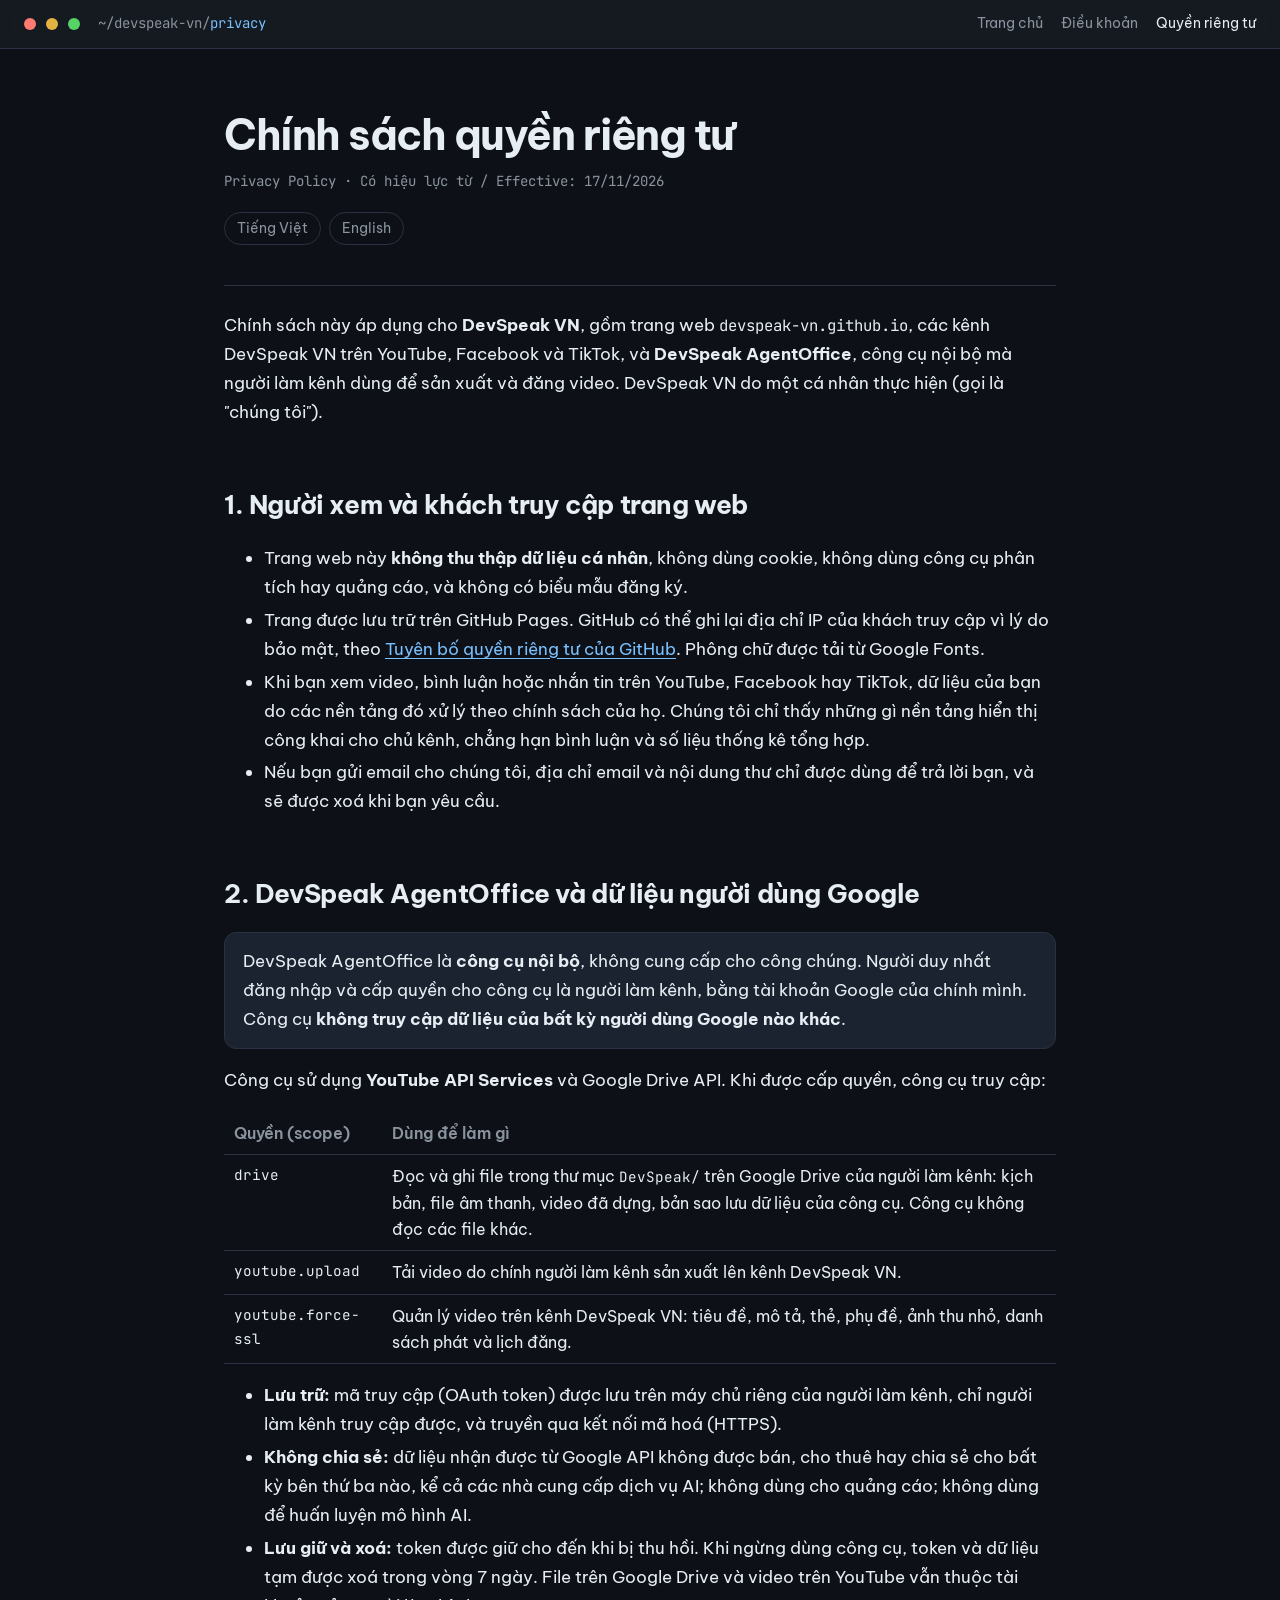
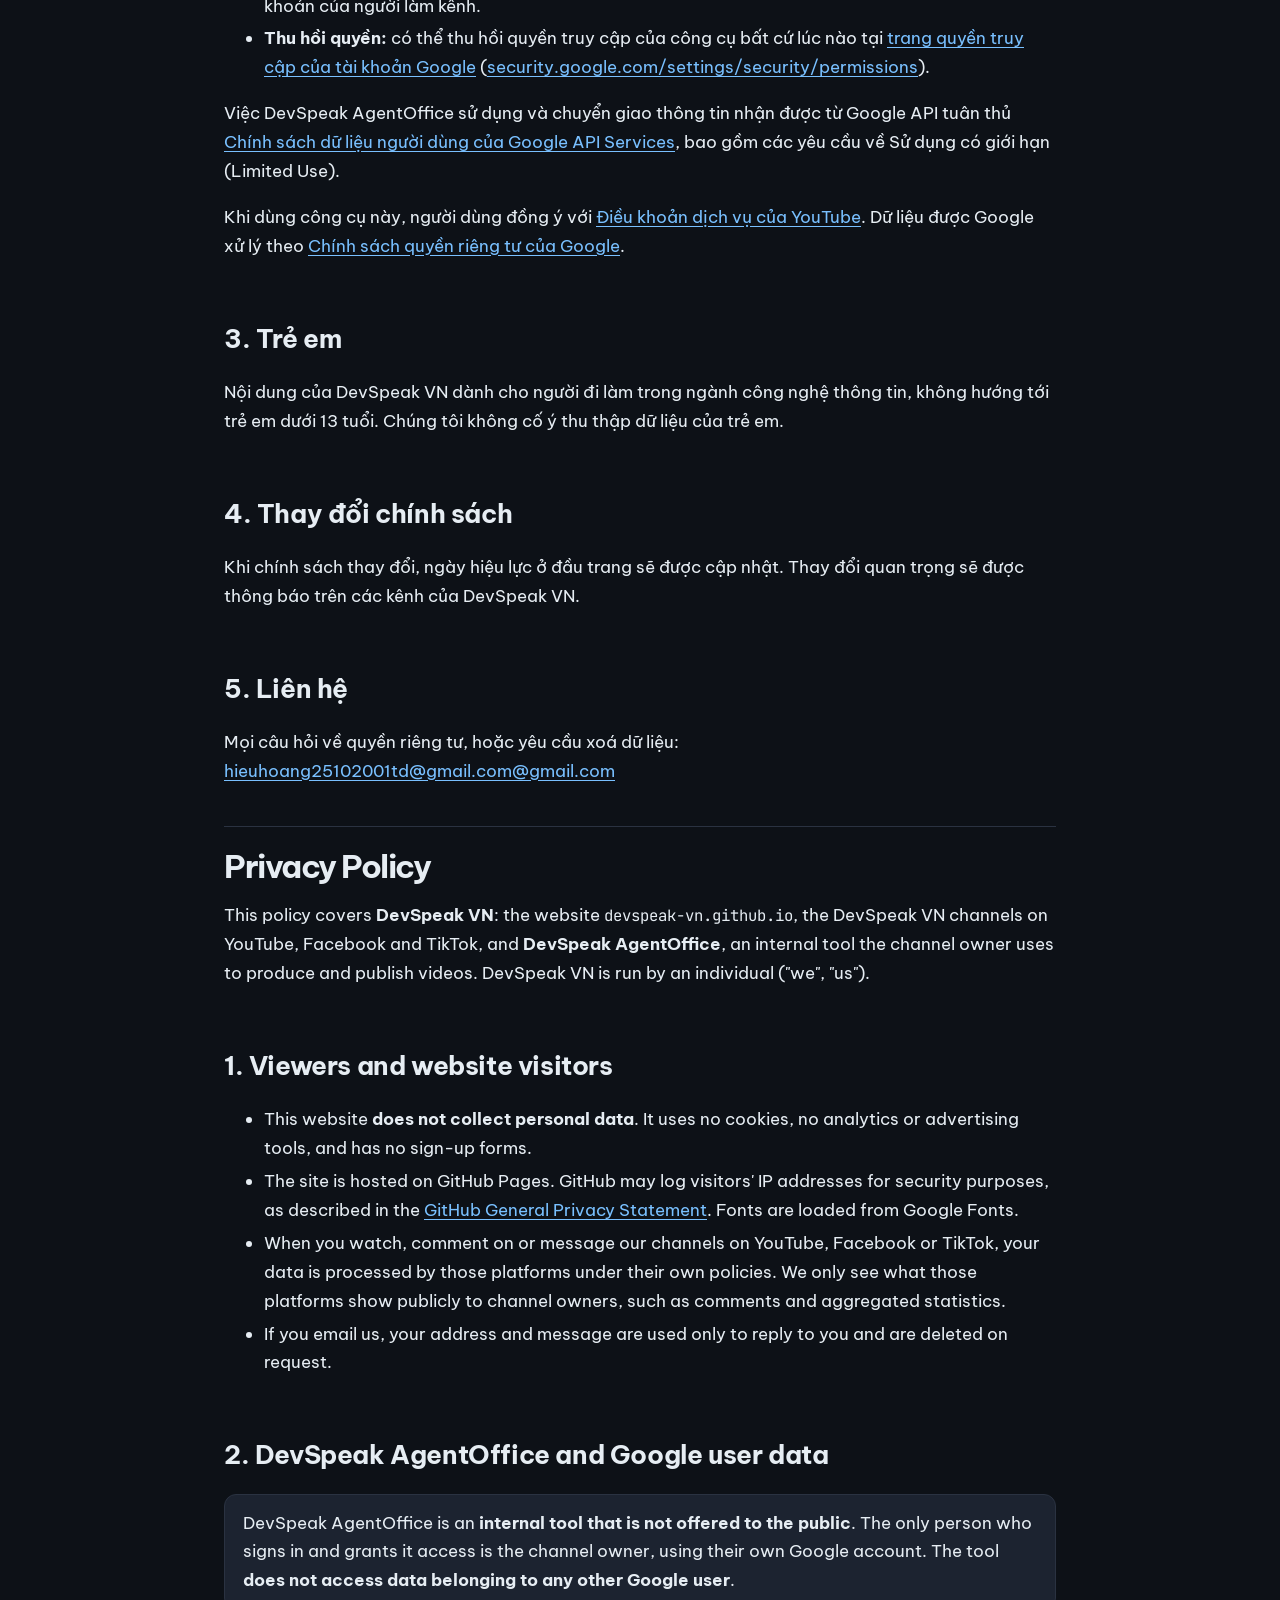
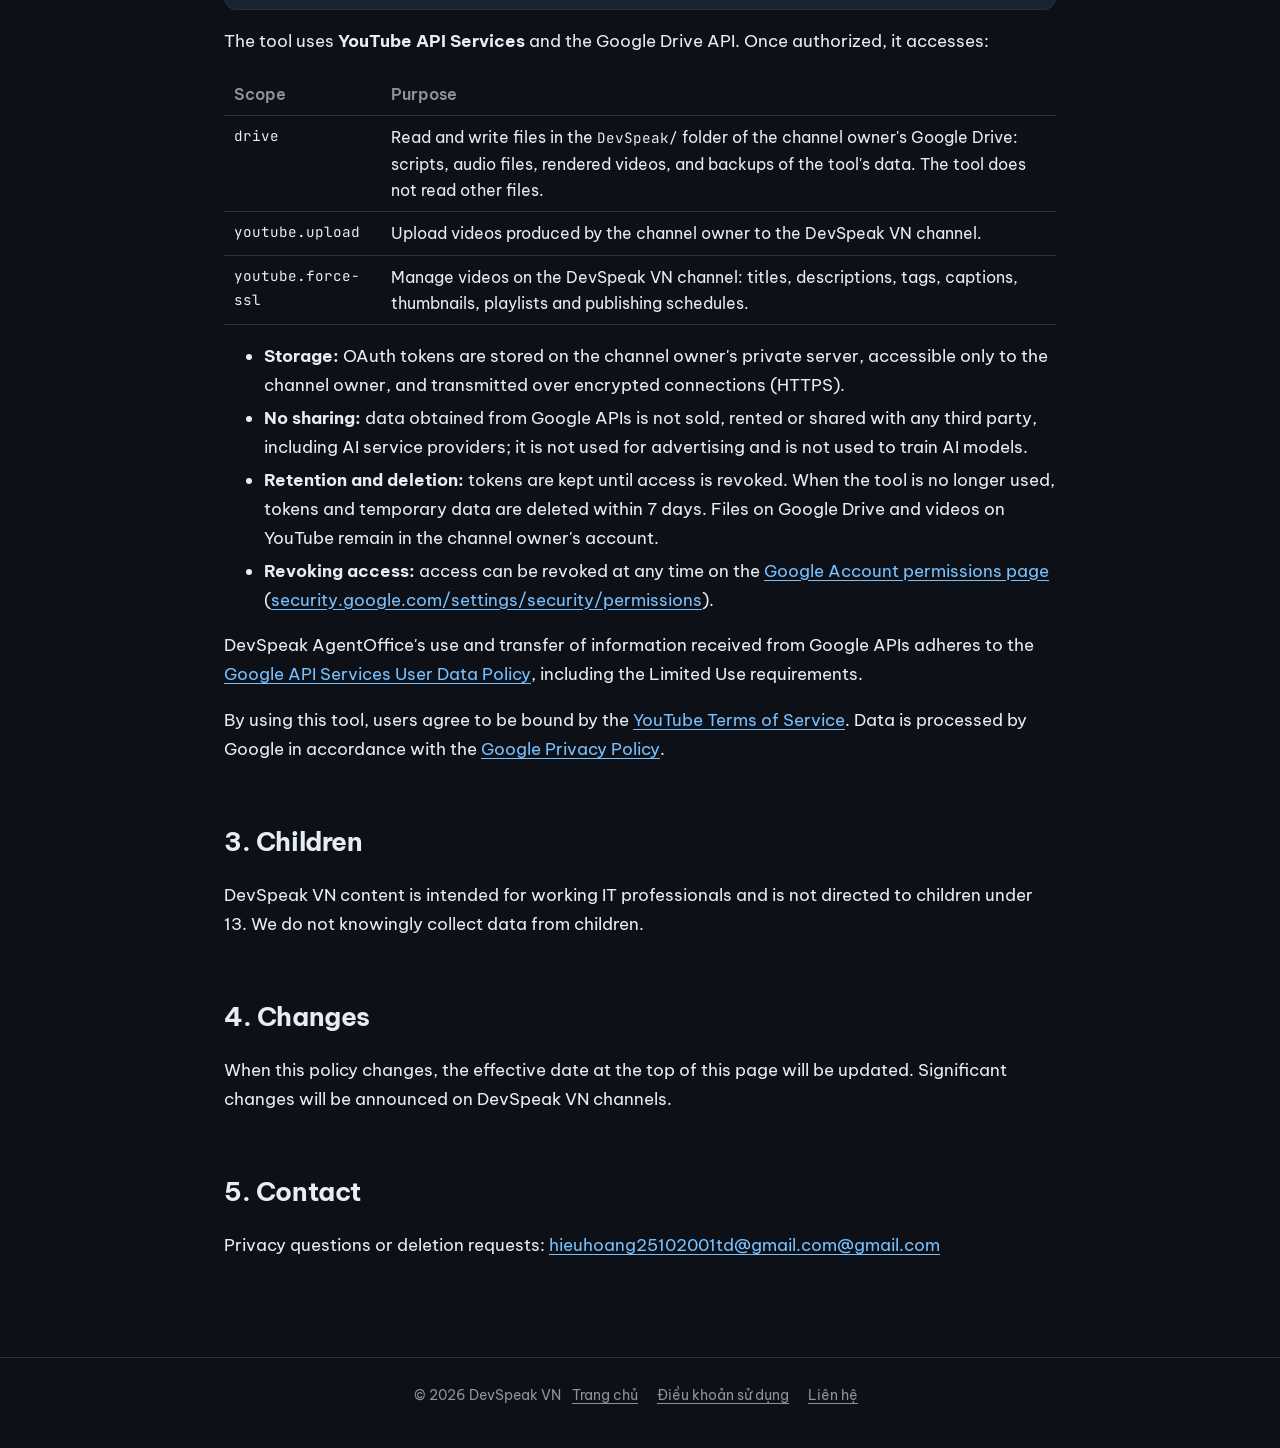
==== privacy.html @ f19648e3 "first commit" ====
<!DOCTYPE html>
<html lang="vi">

<head>
  <meta charset="utf-8">
  <meta name="viewport" content="width=device-width, initial-scale=1">
  <title>Chính sách quyền riêng tư · Privacy Policy · DevSpeak VN</title>
  <meta name="description"
    content="Chính sách quyền riêng tư của DevSpeak VN và công cụ nội bộ DevSpeak AgentOffice (Google Drive API, YouTube API Services).">
  <link rel="icon" href="favicon.svg" type="image/svg+xml">
  <link rel="stylesheet" href="style.css">
</head>

<body>
  <header class="bar">
    <i class="dot" style="background:#ff7b72"></i><i class="dot" style="background:#e3b341"></i><i class="dot"
      style="background:#56d364"></i>
    <span class="path">~/devspeak-vn/<b>privacy</b></span>
    <nav><a href="./">Trang chủ</a><a href="terms">Điều khoản</a><a href="privacy" aria-current="page">Quyền riêng
        tư</a></nav>
  </header>

  <main class="doc">
    <h1>Chính sách quyền riêng tư</h1>
    <div class="meta">Privacy Policy · Có hiệu lực từ / Effective: 17/11/2026</div>
    <div class="lang"><a href="#vi">Tiếng Việt</a><a href="#en">English</a></div>

    <!-- ===================== TIẾNG VIỆT ===================== -->
    <section id="vi" lang="vi">
      <p>Chính sách này áp dụng cho <b>DevSpeak VN</b>, gồm trang web <span class="mono">devspeak-vn.github.io</span>,
        các kênh DevSpeak VN trên YouTube, Facebook và TikTok, và <b>DevSpeak AgentOffice</b>, công cụ nội bộ mà người
        làm kênh dùng để sản xuất và đăng video. DevSpeak VN do một cá nhân thực hiện (gọi là "chúng tôi").</p>

      <h2>1. Người xem và khách truy cập trang web</h2>
      <ul>
        <li>Trang web này <b>không thu thập dữ liệu cá nhân</b>, không dùng cookie, không dùng công cụ phân tích hay
          quảng cáo, và không có biểu mẫu đăng ký.</li>
        <li>Trang được lưu trữ trên GitHub Pages. GitHub có thể ghi lại địa chỉ IP của khách truy cập vì lý do bảo mật,
          theo <a href="https://docs.github.com/site-policy/privacy-policies/github-general-privacy-statement"
            target="_blank" rel="noopener">Tuyên bố quyền riêng tư của GitHub</a>. Phông chữ được tải từ Google Fonts.
        </li>
        <li>Khi bạn xem video, bình luận hoặc nhắn tin trên YouTube, Facebook hay TikTok, dữ liệu của bạn do các nền
          tảng đó xử lý theo chính sách của họ. Chúng tôi chỉ thấy những gì nền tảng hiển thị công khai cho chủ kênh,
          chẳng hạn bình luận và số liệu thống kê tổng hợp.</li>
        <li>Nếu bạn gửi email cho chúng tôi, địa chỉ email và nội dung thư chỉ được dùng để trả lời bạn, và sẽ được xoá
          khi bạn yêu cầu.</li>
      </ul>

      <h2>2. DevSpeak AgentOffice và dữ liệu người dùng Google</h2>
      <div class="note">DevSpeak AgentOffice là <b>công cụ nội bộ</b>, không cung cấp cho công chúng. Người duy nhất
        đăng nhập và cấp quyền cho công cụ là người làm kênh, bằng tài khoản Google của chính mình. Công cụ <b>không
          truy cập dữ liệu của bất kỳ người dùng Google nào khác</b>.</div>
      <p>Công cụ sử dụng <b>YouTube API Services</b> và Google Drive API. Khi được cấp quyền, công cụ truy cập:</p>
      <table>
        <tr>
          <th>Quyền (scope)</th>
          <th>Dùng để làm gì</th>
        </tr>
        <tr>
          <td class="mono">drive</td>
          <td>Đọc và ghi file trong thư mục <span class="mono">DevSpeak/</span> trên Google Drive của người làm kênh:
            kịch bản, file âm thanh, video đã dựng, bản sao lưu dữ liệu của công cụ. Công cụ không đọc các file khác.
          </td>
        </tr>
        <tr>
          <td class="mono">youtube.upload</td>
          <td>Tải video do chính người làm kênh sản xuất lên kênh DevSpeak VN.</td>
        </tr>
        <tr>
          <td class="mono">youtube.force-ssl</td>
          <td>Quản lý video trên kênh DevSpeak VN: tiêu đề, mô tả, thẻ, phụ đề, ảnh thu nhỏ, danh sách phát và lịch
            đăng.</td>
        </tr>
      </table>
      <ul>
        <li><b>Lưu trữ:</b> mã truy cập (OAuth token) được lưu trên máy chủ riêng của người làm kênh, chỉ người làm kênh
          truy cập được, và truyền qua kết nối mã hoá (HTTPS).</li>
        <li><b>Không chia sẻ:</b> dữ liệu nhận được từ Google API không được bán, cho thuê hay chia sẻ cho bất kỳ bên
          thứ ba nào, kể cả các nhà cung cấp dịch vụ AI; không dùng cho quảng cáo; không dùng để huấn luyện mô hình AI.
        </li>
        <li><b>Lưu giữ và xoá:</b> token được giữ cho đến khi bị thu hồi. Khi ngừng dùng công cụ, token và dữ liệu tạm
          được xoá trong vòng 7 ngày. File trên Google Drive và video trên YouTube vẫn thuộc tài khoản của người làm
          kênh.</li>
        <li><b>Thu hồi quyền:</b> có thể thu hồi quyền truy cập của công cụ bất cứ lúc nào tại <a
            href="https://myaccount.google.com/permissions" target="_blank" rel="noopener">trang quyền truy cập của tài
            khoản Google</a> (<a href="https://security.google.com/settings/security/permissions" target="_blank"
            rel="noopener">security.google.com/settings/security/permissions</a>).</li>
      </ul>
      <p>Việc DevSpeak AgentOffice sử dụng và chuyển giao thông tin nhận được từ Google API tuân thủ <a
          href="https://developers.google.com/terms/api-services-user-data-policy" target="_blank" rel="noopener">Chính
          sách dữ liệu người dùng của Google API Services</a>, bao gồm các yêu cầu về Sử dụng có giới hạn (Limited Use).
      </p>
      <p>Khi dùng công cụ này, người dùng đồng ý với <a href="https://www.youtube.com/t/terms" target="_blank"
          rel="noopener">Điều khoản dịch vụ của YouTube</a>. Dữ liệu được Google xử lý theo <a
          href="https://policies.google.com/privacy" target="_blank" rel="noopener">Chính sách quyền riêng tư của
          Google</a>.</p>

      <h2>3. Trẻ em</h2>
      <p>Nội dung của DevSpeak VN dành cho người đi làm trong ngành công nghệ thông tin, không hướng tới trẻ em dưới 13
        tuổi. Chúng tôi không cố ý thu thập dữ liệu của trẻ em.</p>

      <h2>4. Thay đổi chính sách</h2>
      <p>Khi chính sách thay đổi, ngày hiệu lực ở đầu trang sẽ được cập nhật. Thay đổi quan trọng sẽ được thông báo trên
        các kênh của DevSpeak VN.</p>

      <h2>5. Liên hệ</h2>
      <p>Mọi câu hỏi về quyền riêng tư, hoặc yêu cầu xoá dữ liệu: <a
          href="mailto:hieuhoang25102001td@gmail.com@gmail.com">hieuhoang25102001td@gmail.com@gmail.com</a></p>
    </section>

    <!-- ===================== ENGLISH ===================== -->
    <section id="en" lang="en">
      <h1 style="font-size:32px">Privacy Policy</h1>
      <p>This policy covers <b>DevSpeak VN</b>: the website <span class="mono">devspeak-vn.github.io</span>, the
        DevSpeak VN channels on YouTube, Facebook and TikTok, and <b>DevSpeak AgentOffice</b>, an internal tool the
        channel owner uses to produce and publish videos. DevSpeak VN is run by an individual ("we", "us").</p>

      <h2>1. Viewers and website visitors</h2>
      <ul>
        <li>This website <b>does not collect personal data</b>. It uses no cookies, no analytics or advertising tools,
          and has no sign-up forms.</li>
        <li>The site is hosted on GitHub Pages. GitHub may log visitors' IP addresses for security purposes, as
          described in the <a
            href="https://docs.github.com/site-policy/privacy-policies/github-general-privacy-statement" target="_blank"
            rel="noopener">GitHub General Privacy Statement</a>. Fonts are loaded from Google Fonts.</li>
        <li>When you watch, comment on or message our channels on YouTube, Facebook or TikTok, your data is processed by
          those platforms under their own policies. We only see what those platforms show publicly to channel owners,
          such as comments and aggregated statistics.</li>
        <li>If you email us, your address and message are used only to reply to you and are deleted on request.</li>
      </ul>

      <h2>2. DevSpeak AgentOffice and Google user data</h2>
      <div class="note">DevSpeak AgentOffice is an <b>internal tool that is not offered to the public</b>. The only
        person who signs in and grants it access is the channel owner, using their own Google account. The tool <b>does
          not access data belonging to any other Google user</b>.</div>
      <p>The tool uses <b>YouTube API Services</b> and the Google Drive API. Once authorized, it accesses:</p>
      <table>
        <tr>
          <th>Scope</th>
          <th>Purpose</th>
        </tr>
        <tr>
          <td class="mono">drive</td>
          <td>Read and write files in the <span class="mono">DevSpeak/</span> folder of the channel owner's Google
            Drive: scripts, audio files, rendered videos, and backups of the tool's data. The tool does not read other
            files.</td>
        </tr>
        <tr>
          <td class="mono">youtube.upload</td>
          <td>Upload videos produced by the channel owner to the DevSpeak VN channel.</td>
        </tr>
        <tr>
          <td class="mono">youtube.force-ssl</td>
          <td>Manage videos on the DevSpeak VN channel: titles, descriptions, tags, captions, thumbnails, playlists and
            publishing schedules.</td>
        </tr>
      </table>
      <ul>
        <li><b>Storage:</b> OAuth tokens are stored on the channel owner's private server, accessible only to the
          channel owner, and transmitted over encrypted connections (HTTPS).</li>
        <li><b>No sharing:</b> data obtained from Google APIs is not sold, rented or shared with any third party,
          including AI service providers; it is not used for advertising and is not used to train AI models.</li>
        <li><b>Retention and deletion:</b> tokens are kept until access is revoked. When the tool is no longer used,
          tokens and temporary data are deleted within 7 days. Files on Google Drive and videos on YouTube remain in the
          channel owner's account.</li>
        <li><b>Revoking access:</b> access can be revoked at any time on the <a
            href="https://myaccount.google.com/permissions" target="_blank" rel="noopener">Google Account permissions
            page</a> (<a href="https://security.google.com/settings/security/permissions" target="_blank"
            rel="noopener">security.google.com/settings/security/permissions</a>).</li>
      </ul>
      <p>DevSpeak AgentOffice's use and transfer of information received from Google APIs adheres to the <a
          href="https://developers.google.com/terms/api-services-user-data-policy" target="_blank" rel="noopener">Google
          API Services User Data Policy</a>, including the Limited Use requirements.</p>
      <p>By using this tool, users agree to be bound by the <a href="https://www.youtube.com/t/terms" target="_blank"
          rel="noopener">YouTube Terms of Service</a>. Data is processed by Google in accordance with the <a
          href="https://policies.google.com/privacy" target="_blank" rel="noopener">Google Privacy Policy</a>.</p>

      <h2>3. Children</h2>
      <p>DevSpeak VN content is intended for working IT professionals and is not directed to children under 13. We do
        not knowingly collect data from children.</p>

      <h2>4. Changes</h2>
      <p>When this policy changes, the effective date at the top of this page will be updated. Significant changes will
        be announced on DevSpeak VN channels.</p>

      <h2>5. Contact</h2>
      <p>Privacy questions or deletion requests: <a
          href="mailto:hieuhoang25102001td@gmail.com@gmail.com">hieuhoang25102001td@gmail.com@gmail.com</a></p>
    </section>
  </main>

  <footer>
    © 2026 DevSpeak VN
    <a href="./">Trang chủ</a>
    <a href="terms">Điều khoản sử dụng</a>
    <a href="mailto:hieuhoang25102001td@gmail.com@gmail.com">Liên hệ</a>
  </footer>
</body>

</html>
---- style.css ----
@import url("https://fonts.googleapis.com/css2?family=Be+Vietnam+Pro:wght@400;600;800&family=JetBrains+Mono:wght@400;700&display=swap");

:root {
  --bg: #0d1117;
  --panel: #161b22;
  --panel2: #1c2330;
  --border: #2a3241;
  --text: #e6edf3;
  --muted: #8b949e;
  --red: #ff7b72;
  --green: #56d364;
  --blue: #79c0ff;
  --yellow: #e3b341;
  --font: "Be Vietnam Pro", system-ui, -apple-system, "Segoe UI", sans-serif;
  --mono: "JetBrains Mono", ui-monospace, Menlo, monospace;
}

* { box-sizing: border-box; }
html { scroll-behavior: smooth; }
body {
  margin: 0;
  background: var(--bg);
  color: var(--text);
  font: 17px/1.7 var(--font);
  -webkit-font-smoothing: antialiased;
}
a { color: var(--blue); text-underline-offset: 3px; }
a:hover { color: var(--text); }
code, .mono { font-family: var(--mono); font-size: 0.92em; }

/* ---- thanh trên cùng, kiểu cửa sổ editor ---- */
.bar {
  position: sticky; top: 0; z-index: 5;
  display: flex; align-items: center; gap: 10px;
  padding: 12px 24px;
  background: rgba(22, 27, 34, 0.92);
  backdrop-filter: blur(6px);
  border-bottom: 1px solid var(--border);
  font-family: var(--mono); font-size: 14px; color: var(--muted);
}
.dot { width: 12px; height: 12px; border-radius: 50%; display: inline-block; }
.bar .path { margin-left: 8px; }
.bar .path b { color: var(--blue); font-weight: 400; }
.bar nav { margin-left: auto; display: flex; gap: 18px; font-family: var(--font); }
.bar nav a { color: var(--muted); text-decoration: none; }
.bar nav a:hover, .bar nav a[aria-current] { color: var(--text); }

main { max-width: 880px; margin: 0 auto; padding: 48px 24px 80px; }

/* ---- trang chủ ---- */
.prompt { font-family: var(--mono); color: var(--muted); font-size: 15px; }
.prompt .g { color: var(--green); }
h1 { font-size: clamp(36px, 6vw, 58px); line-height: 1.12; letter-spacing: -1.5px; margin: 14px 0 12px; }
h1 em { font-style: normal; color: var(--yellow); white-space: nowrap; }
.lead { font-size: 20px; color: var(--muted); max-width: 640px; }
.cta { display: flex; flex-wrap: wrap; gap: 12px; margin: 28px 0 8px; }
.btn {
  display: inline-block; padding: 11px 22px; border-radius: 999px;
  font-weight: 600; text-decoration: none; border: 1px solid var(--border);
  color: var(--text); background: var(--panel);
}
.btn:hover { border-color: var(--muted); color: var(--text); }
.btn.pri { background: var(--red); border-color: var(--red); color: #fff; }
.btn.pri:hover { filter: brightness(1.08); }

h2 { font-size: 26px; margin: 56px 0 14px; letter-spacing: -0.4px; }
h3 { font-size: 19px; margin: 28px 0 6px; }

.diff {
  border-radius: 14px; padding: 16px 22px; margin: 10px 0;
  font-size: 18px; font-weight: 600;
}
.diff small { display: block; font-family: var(--mono); font-weight: 400; font-size: 13px; margin-bottom: 2px; }
.diff.minus { background: rgba(255, 123, 114, 0.1); border-left: 5px solid var(--red); }
.diff.minus span { text-decoration: line-through; text-decoration-color: var(--red); color: #e6edf3cc; }
.diff.minus small { color: var(--red); }
.diff.plus { background: rgba(86, 211, 100, 0.1); border-left: 5px solid var(--green); }
.diff.plus small { color: var(--green); }

.grid { display: grid; grid-template-columns: repeat(auto-fit, minmax(240px, 1fr)); gap: 14px; }
.grid.two { grid-template-columns: repeat(2, 1fr); }
.card {
  background: var(--panel); border: 1px solid var(--border); border-radius: 14px; padding: 18px 20px;
}
.card h3 { margin: 0 0 4px; font-size: 18px; }
.card p { margin: 0; color: var(--muted); font-size: 15.5px; }
.card .ico { font-size: 24px; }

.platforms a { display: flex; align-items: center; gap: 10px; text-decoration: none; color: var(--text); }
.platforms a span { color: var(--muted); font-size: 14px; margin-left: auto; font-family: var(--mono); }

/* ---- trang chính sách ---- */
.doc h1 { font-size: clamp(30px, 5vw, 42px); }
.meta { color: var(--muted); font-family: var(--mono); font-size: 14px; }
.lang { display: flex; gap: 8px; margin: 18px 0 8px; }
.lang a {
  font-size: 14px; padding: 4px 12px; border: 1px solid var(--border); border-radius: 999px;
  text-decoration: none; color: var(--muted);
}
.lang a:hover { color: var(--text); border-color: var(--muted); }
.doc section { border-top: 1px solid var(--border); margin-top: 40px; padding-top: 8px; }
.doc li { margin: 4px 0; }
.note {
  background: var(--panel2); border: 1px solid var(--border); border-radius: 12px;
  padding: 14px 18px; margin: 16px 0;
}
table { border-collapse: collapse; width: 100%; font-size: 15.5px; margin: 12px 0; }
th, td { text-align: left; vertical-align: top; padding: 8px 10px; border-bottom: 1px solid var(--border); }
th { color: var(--muted); font-weight: 600; }

footer {
  border-top: 1px solid var(--border); padding: 26px 24px 40px; text-align: center;
  color: var(--muted); font-size: 14px;
}
footer a { color: var(--muted); margin: 0 8px; }

@media (max-width: 640px) {
  body { font-size: 16px; }
  .bar { padding: 10px 16px; }
  .bar .path { display: none; }
  .bar nav { gap: 14px; }
  main { padding-top: 32px; }
  .grid.two { grid-template-columns: 1fr; }
}
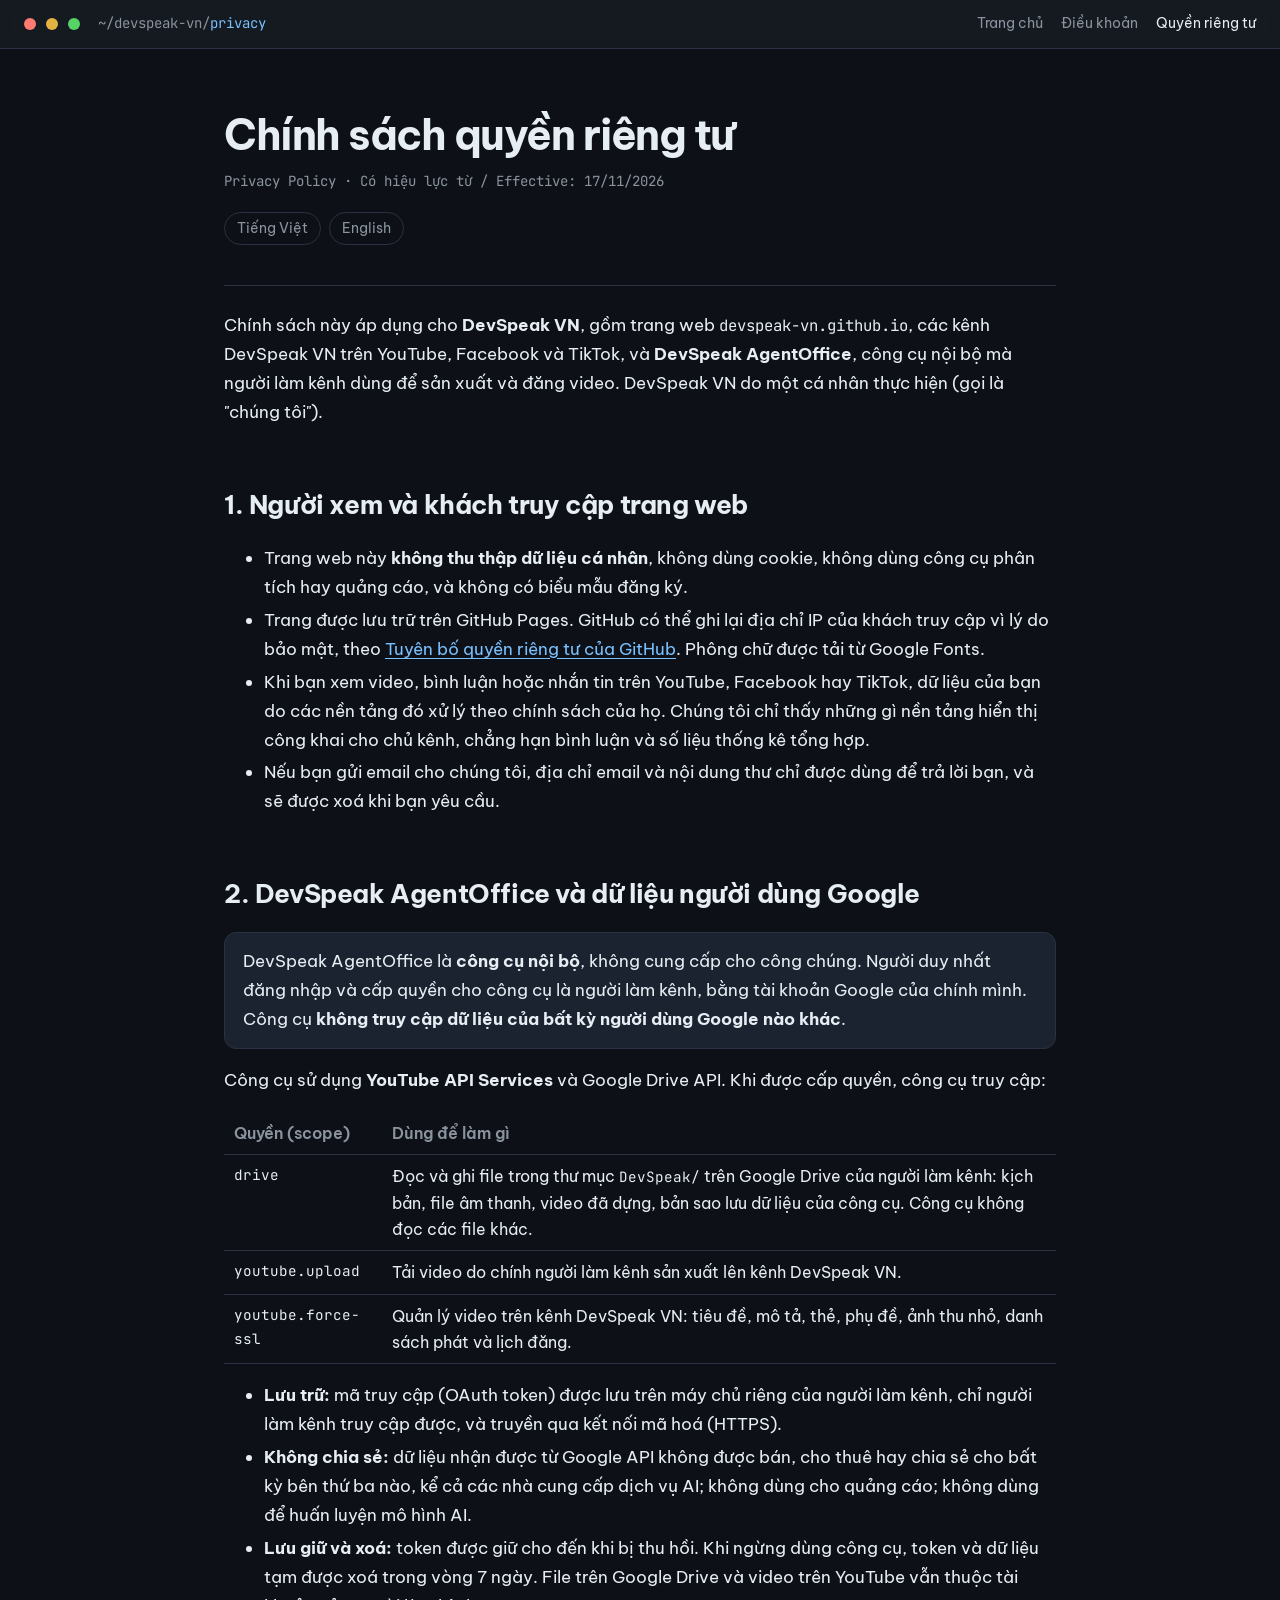
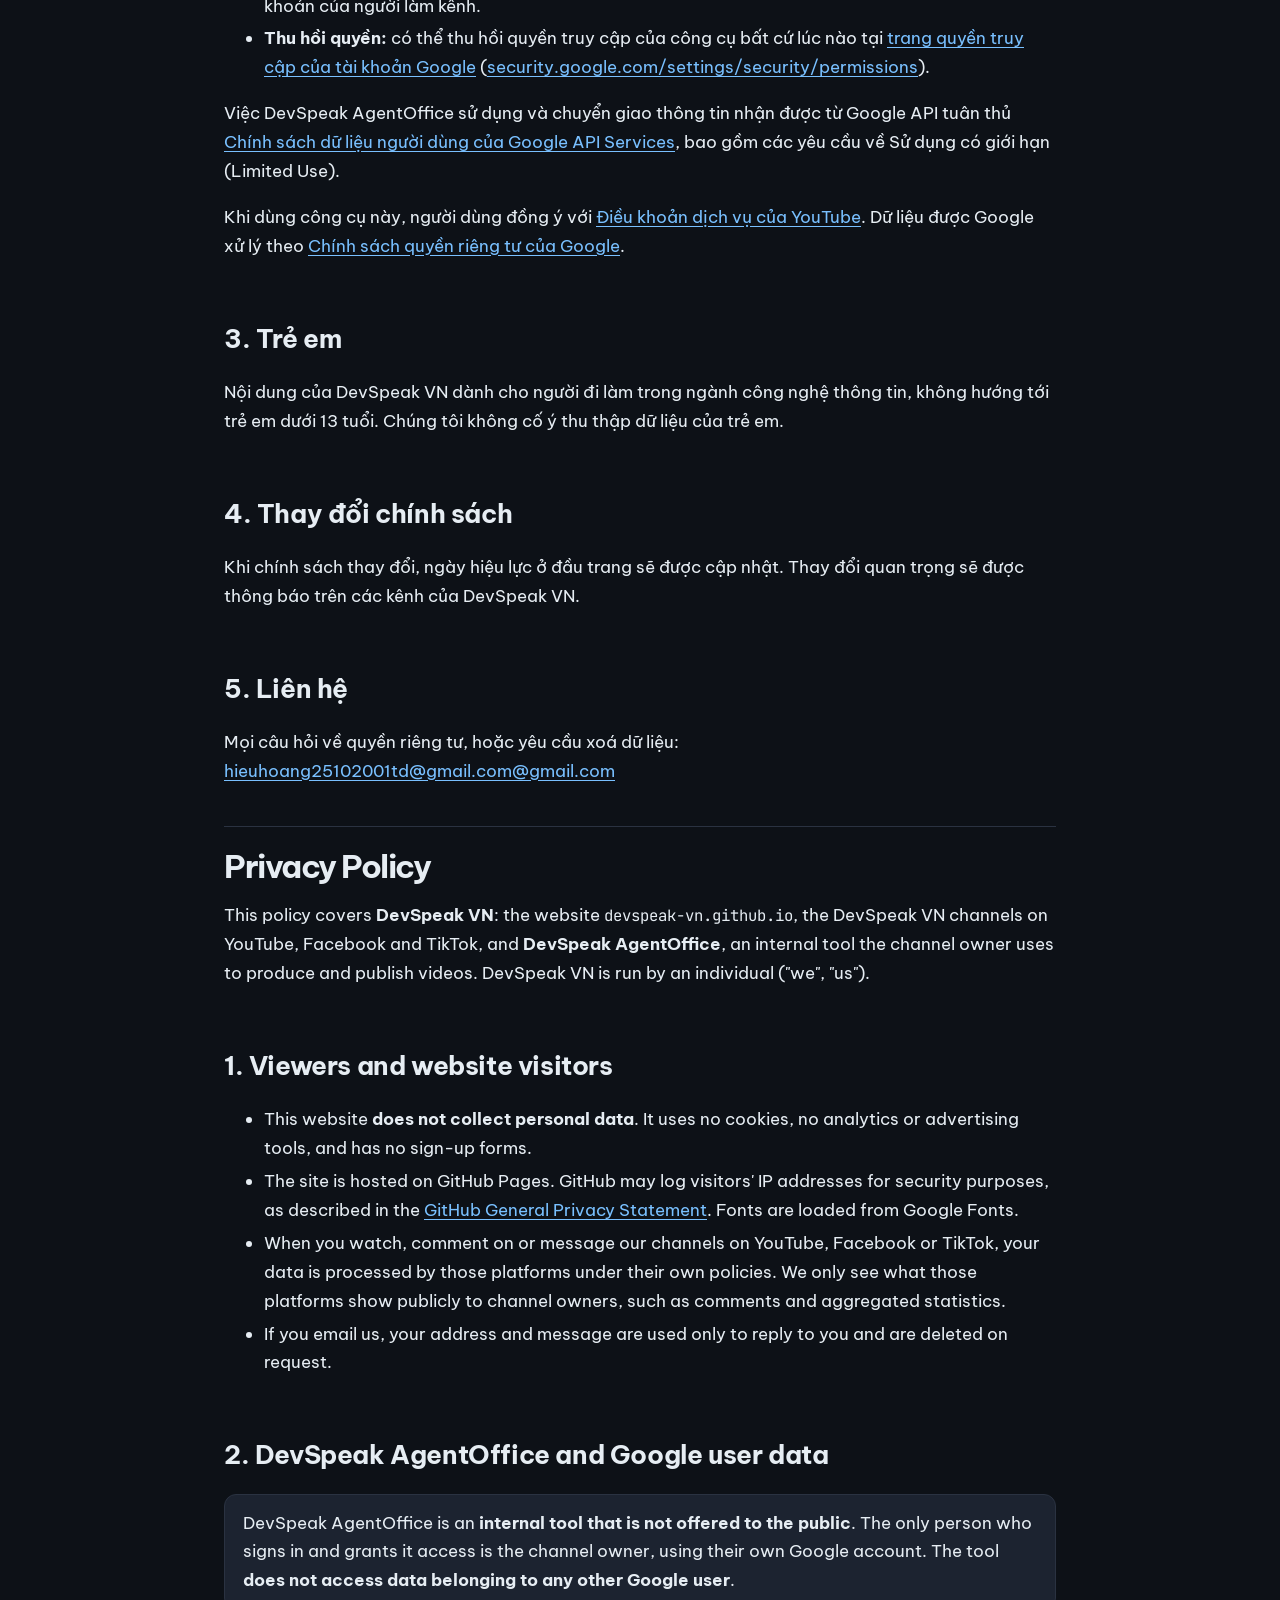
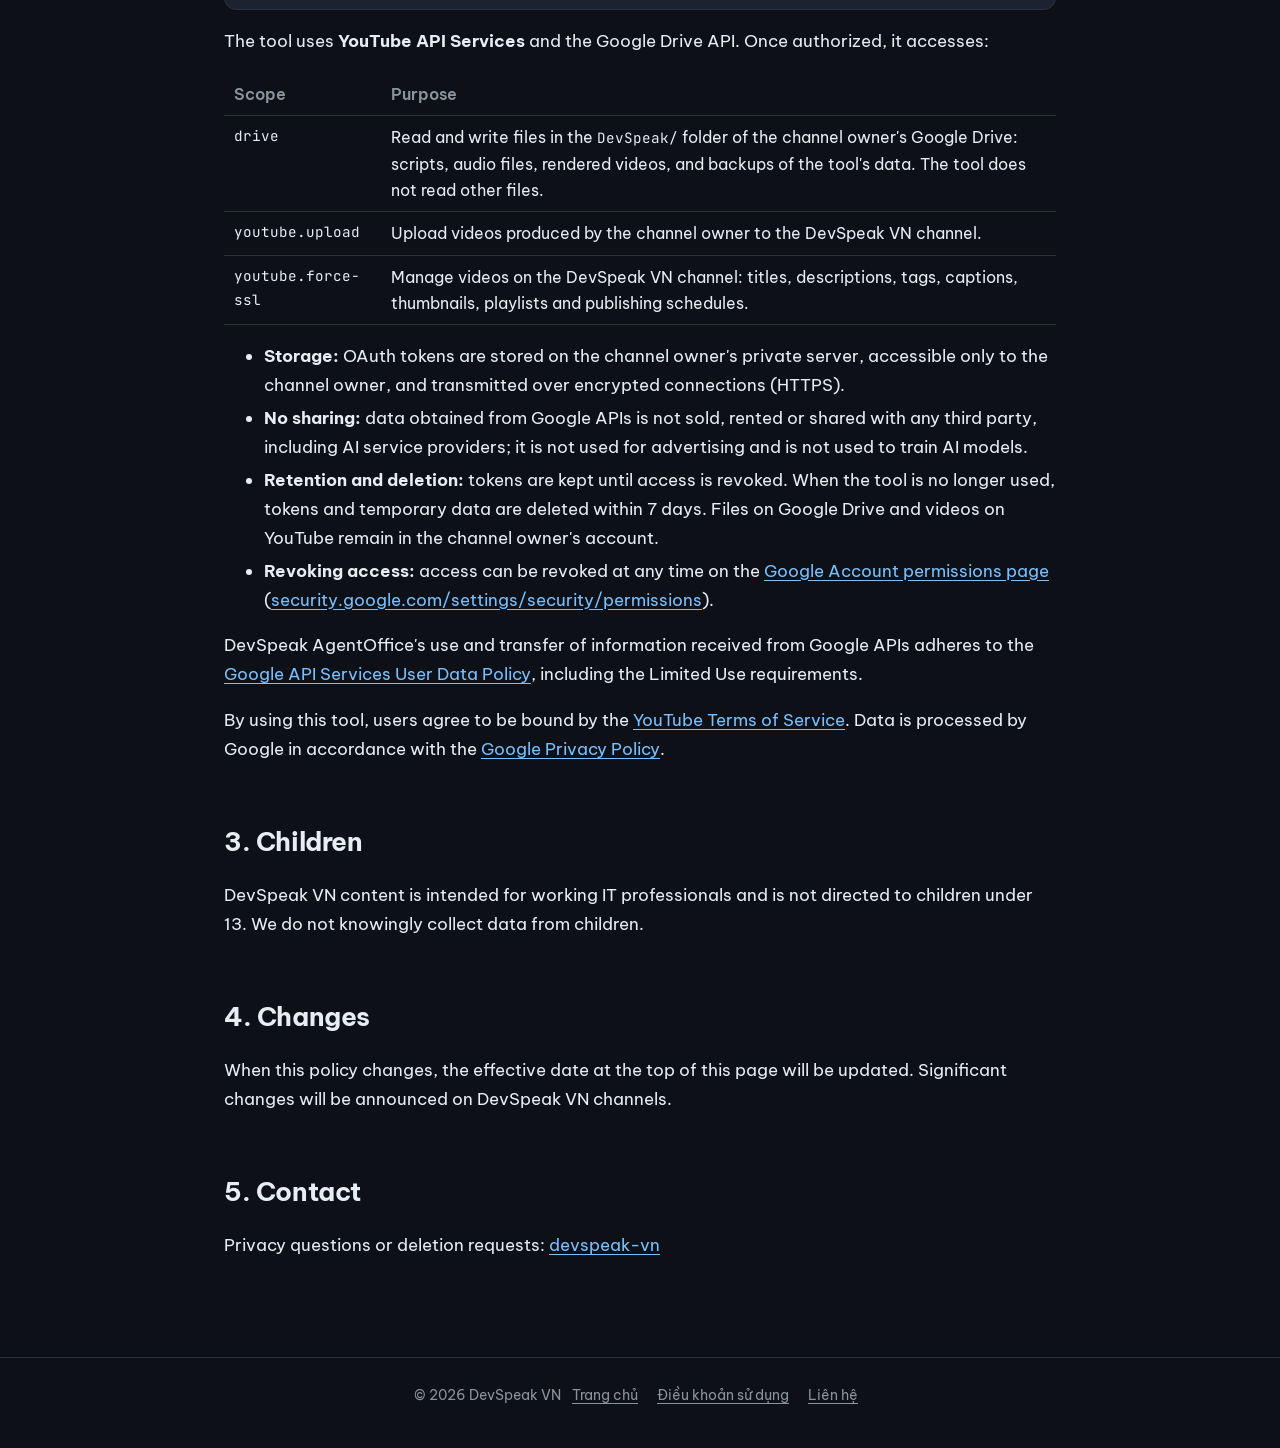
==== commit 69ea59af: "change contact" ====
--- a/privacy.html
+++ b/privacy.html
@@ -184,8 +184,7 @@
         be announced on DevSpeak VN channels.</p>
 
       <h2>5. Contact</h2>
-      <p>Privacy questions or deletion requests: <a
-          href="mailto:hieuhoang25102001td@gmail.com@gmail.com">hieuhoang25102001td@gmail.com@gmail.com</a></p>
+      <p>Privacy questions or deletion requests: <a href="mailto:hieuhoang25102001td@gmail.com">devspeak-vn</a></p>
     </section>
   </main>
 
